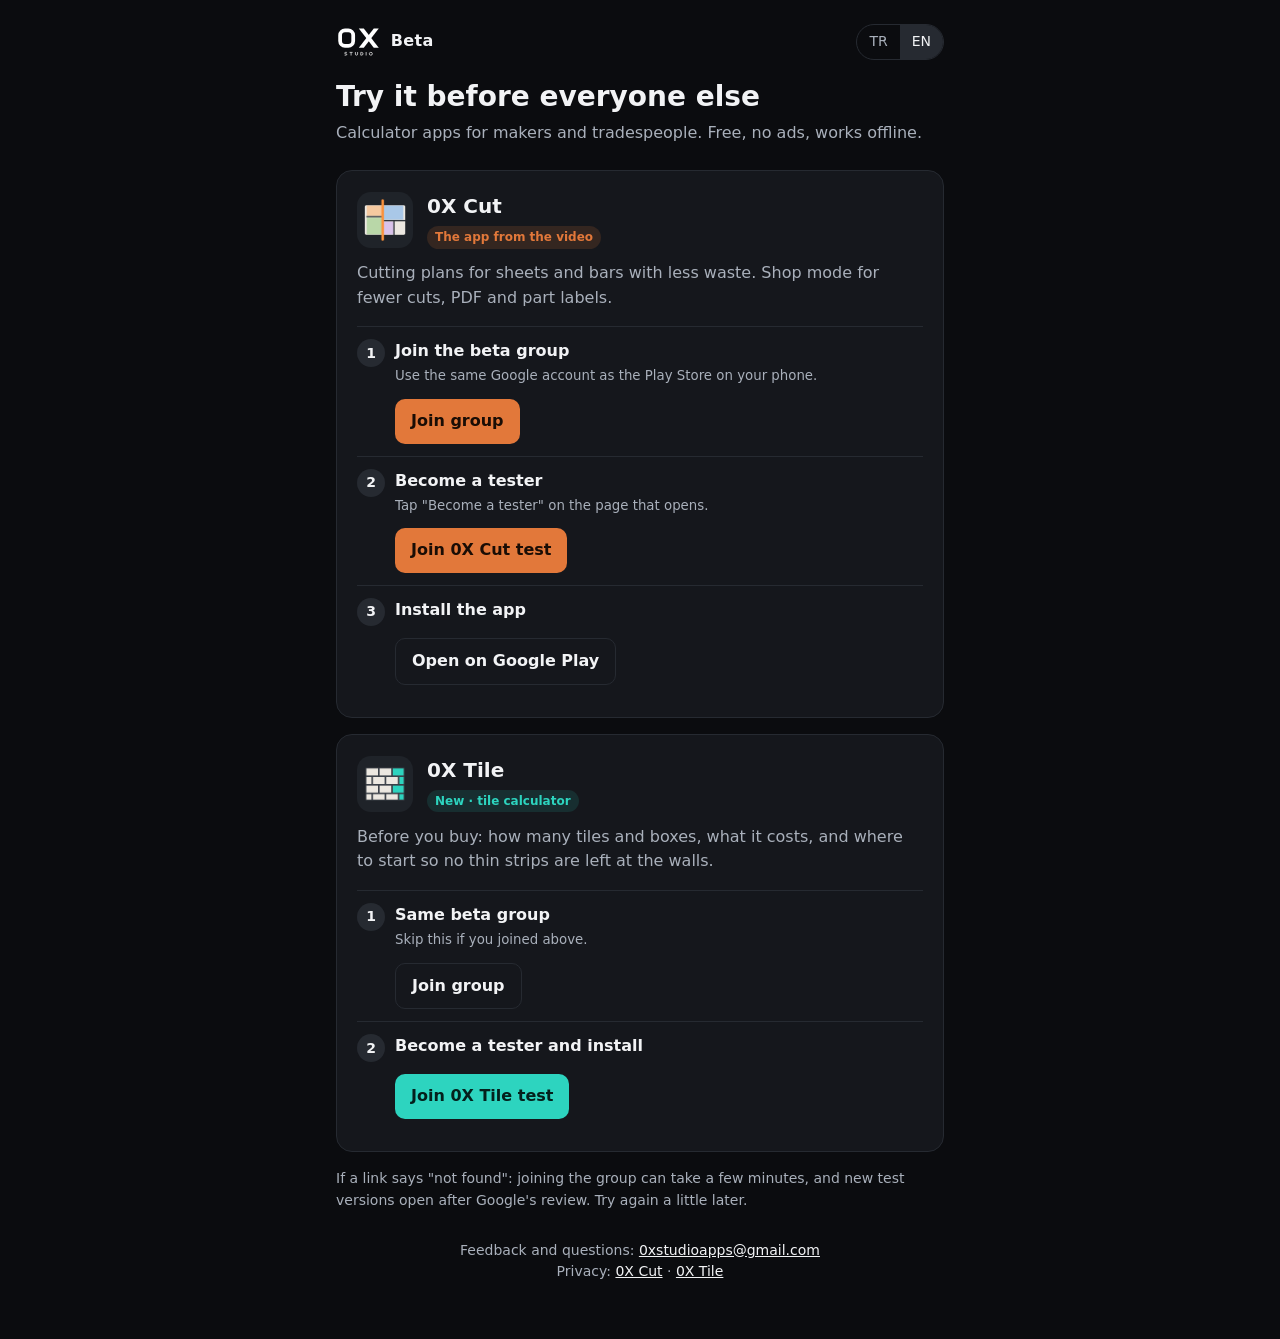
==== cut/index.html @ da44384d "/cut/: 0X Cut planlarındaki QR ve linkin yönlendirme sayfası Şimdilik beta sayfasına gider; mağaza a" ====
<!doctype html>
<html lang="en">
<head>
<meta charset="utf-8">
<meta name="viewport" content="width=device-width, initial-scale=1">
<title>0X Cut</title>
<meta name="robots" content="noindex">
<link rel="icon" href="../cutplan.png">
<script>
  // 0X Cut'tan paylaşılan planlardaki QR ve linkin hedefi. Basılmış QR'lar bu adresi taşır; hedef buradan değişir.
  // Mağaza açılınca LIVE = true: Play'e gider, kaynak (pdf / mesaj) Play Console'da UTM ile ayrı görünür.
  var LIVE = false;
  var source = location.search.indexOf('pdf') >= 0 ? 'pdf' : 'message';
  var target = LIVE
    ? 'https://play.google.com/store/apps/details?id=com.zeroxstudio.cutplan&referrer=' +
      encodeURIComponent('utm_source=' + source + '&utm_medium=share&utm_campaign=0xcut')
    : '../';
  location.replace(target);
</script>
<noscript><meta http-equiv="refresh" content="0; url=../"></noscript>
<style>
  body { margin: 0; min-height: 100vh; display: grid; place-items: center; background: #0b0c0f; color: #f2f3f5;
         font: 16px/1.5 system-ui, -apple-system, "Segoe UI", Roboto, sans-serif; }
  a { color: #e2783a; font-weight: 700; }
</style>
</head>
<body>
  <a href="../">0X Cut</a>
</body>
</html>
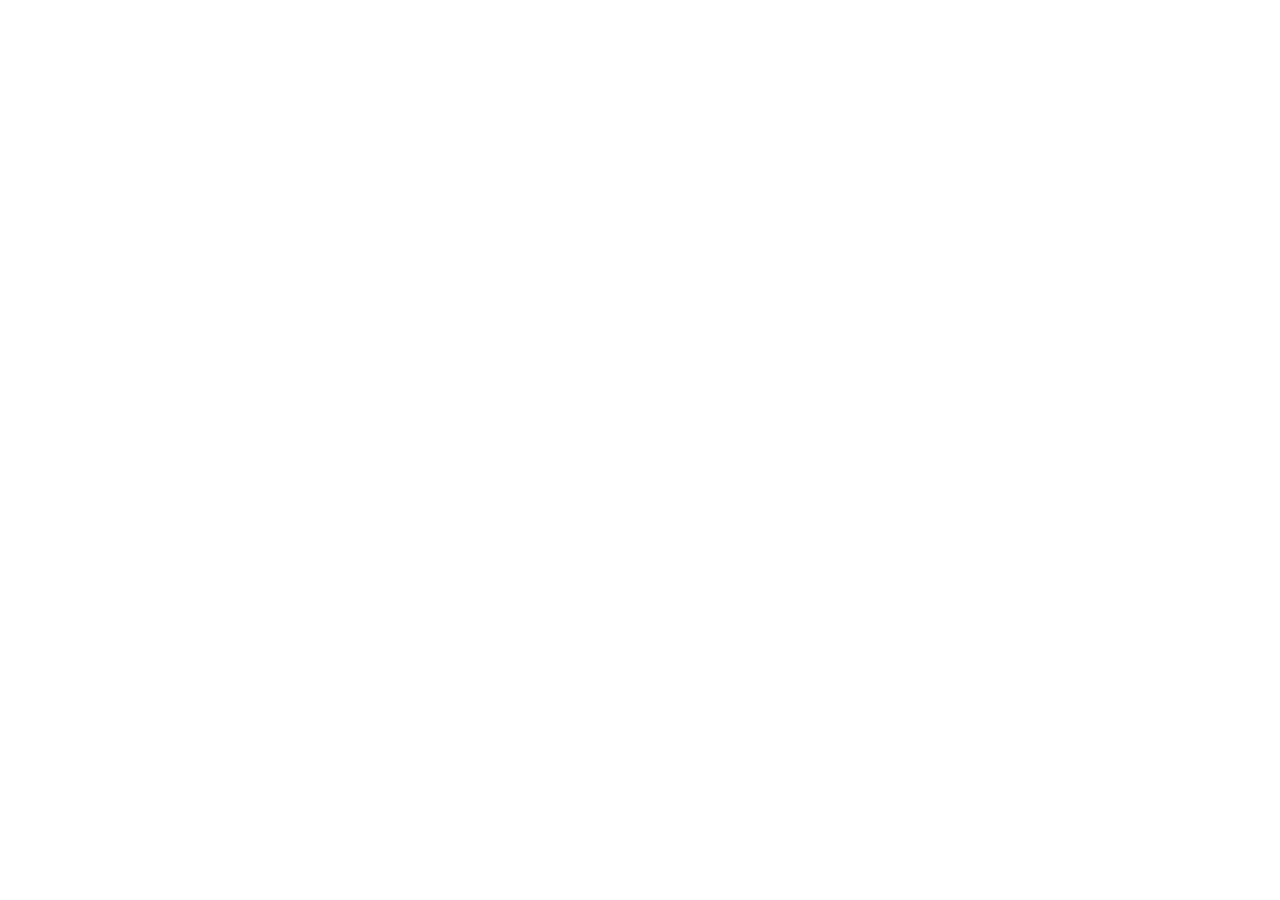
==== commit 8bf6b002: "Çıkış günü: 0X Cut Google Play'de (QR sayfası LIVE, beta sayfası) Yerel dal, yayınlanmadı. Çıkış gün" ====
--- a/cut/index.html
+++ b/cut/index.html
@@ -9,7 +9,7 @@
 <script>
   // 0X Cut'tan paylaşılan planlardaki QR ve linkin hedefi. Basılmış QR'lar bu adresi taşır; hedef buradan değişir.
   // Mağaza açılınca LIVE = true: Play'e gider, kaynak (pdf / mesaj) Play Console'da UTM ile ayrı görünür.
-  var LIVE = false;
+  var LIVE = true;
   var source = location.search.indexOf('pdf') >= 0 ? 'pdf' : 'message';
   var target = LIVE
     ? 'https://play.google.com/store/apps/details?id=com.zeroxstudio.cutplan&referrer=' +
